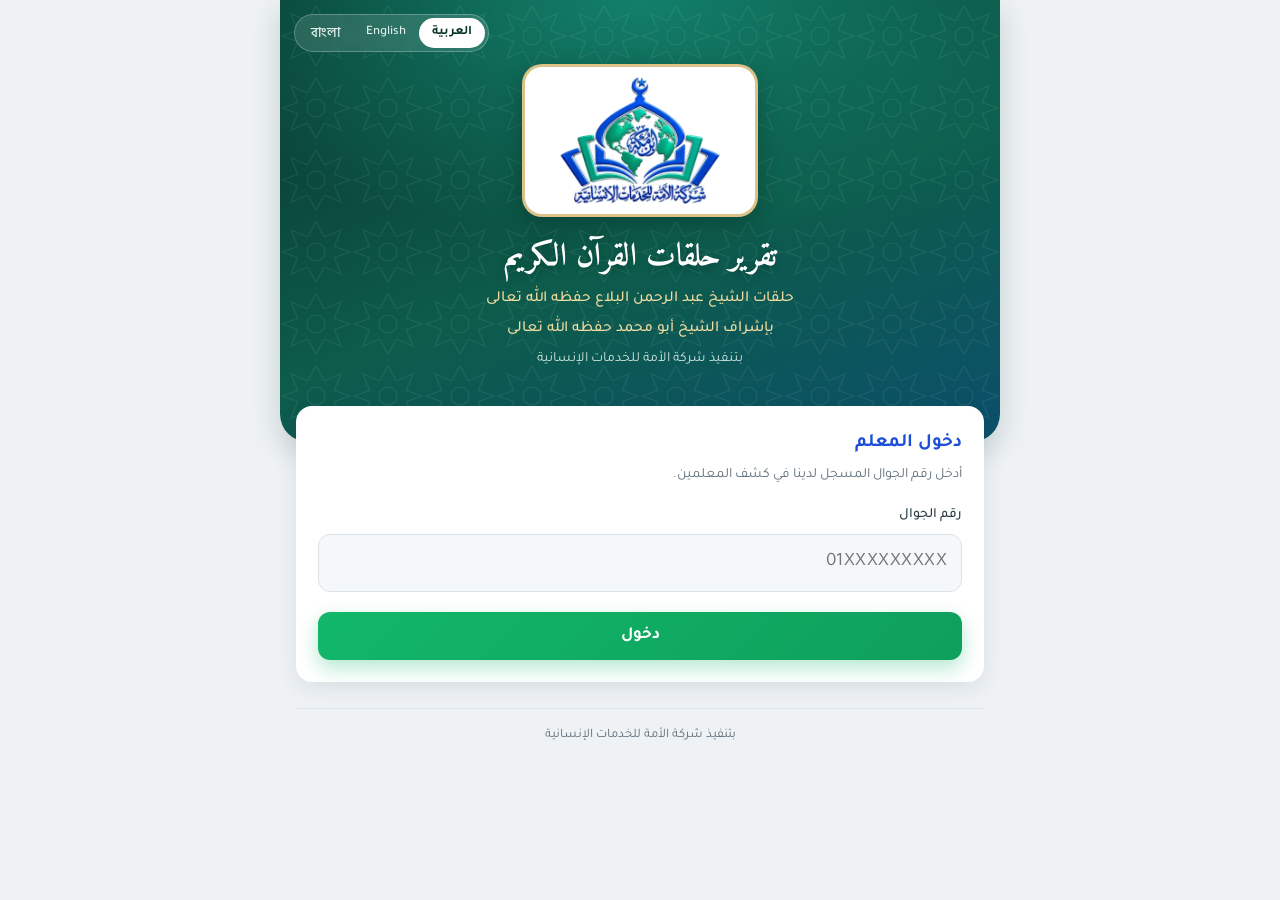
==== index.html @ 4562b219 "Redesign supporter portal (ring, month rail, cover cards, gallery viewer) and share center with What" ====
<!DOCTYPE html>
<html lang="ar" dir="rtl">
<head>
<meta charset="utf-8">
<meta name="viewport" content="width=device-width, initial-scale=1">
<meta name="robots" content="noindex,nofollow">
<meta name="theme-color" content="#0d5c4b">
<title>تقرير حلقات القرآن الكريم</title>
<link rel="icon" href="assets/logo.webp">
<link rel="manifest" href="manifest.webmanifest">
<link rel="apple-touch-icon" href="assets/icons/apple-touch-icon.png">
<meta name="mobile-web-app-capable" content="yes">
<meta name="apple-mobile-web-app-capable" content="yes">
<meta name="apple-mobile-web-app-status-bar-style" content="black-translucent">
<meta name="apple-mobile-web-app-title" content="حلقات القرآن">

<link rel="preconnect" href="https://fonts.googleapis.com">
<link rel="preconnect" href="https://fonts.gstatic.com" crossorigin>
<link href="https://fonts.googleapis.com/css2?family=Amiri:wght@700&family=Hind+Siliguri:wght@400;500;700&family=Tajawal:wght@400;500;700&display=swap" rel="stylesheet">
<link rel="stylesheet" href="css/style.css?v=8">
</head>
<body data-title="title">
<div class="wrap">
  <header id="brand" class="brand"></header>
  <main>
    <!-- Login -->
    <div id="setup" class="note info notice hidden" data-i18n="setupNeeded"></div>
    <section id="v-login" class="card">
      <h2 data-i18n="loginTitle"></h2>
      <p class="sub" data-i18n="loginSub"></p>
      <label class="f" for="phone" data-i18n="phoneLbl"></label>
      <input id="phone" type="tel" inputmode="tel" autocomplete="tel" placeholder="01XXXXXXXXX">
      <button id="btnLogin" class="btn" data-i18n="loginBtn"></button>
    </section>

    <!-- Choose teacher (shared number) -->
    <section id="v-pick" class="card hidden">
      <h2 data-i18n="pickTitle"></h2>
      <p class="sub" data-i18n="pickSub"></p>
      <div id="pickList"></div>
      <button class="btn ghost" onclick="logout()" data-i18n="back"></button>
    </section>

    
    <!-- Teacher app -->
    <section id="v-app" class="hidden">
      <div class="card me">
        <div><h2 id="tName"></h2><small id="tInfo"></small></div>
        <button class="linkbtn" onclick="logout()" data-i18n="logout"></button>
      </div>

      <div id="tKpi" class="stats s4">
        <div class="stat"><b id="kStu">–</b><span data-i18n="abStudents"></span></div>
        <div class="stat ok"><b id="kRep">–</b><span data-i18n="kpiReport"></span></div>
        <div class="stat"><b id="kDays">–</b><span data-i18n="kpiDays"></span></div>
        <div class="stat"><b id="kProg">–</b><span data-i18n="kpiProgs"></span></div>
      </div>
      <a class="abBtn" href="about.html" data-i18n="aboutLink"></a>
      <div class="tabs t4 t5">
        <button id="tabR" class="on" onclick="tab('r')" data-i18n="tabReport"></button>
        <button id="tabD" onclick="tab('d')" data-i18n="tabDaily"></button>
        <button id="tabS" onclick="tab('s')" data-i18n="tabStudents"></button>
        <button id="tabG" onclick="tab('g')" data-i18n="tabPrograms"></button>
        <button id="tabP" onclick="tab('p')" data-i18n="tabProfile"></button>
      </div>

      <div id="paneR">
        <div id="status" class="note"></div>
        <div id="formBox" class="card">
          <label class="f" for="rdate" style="margin-top:0" data-i18n="dateLbl"></label>
          <input id="rdate" type="date">
          <p id="rdateH" class="hd"></p>

          <div class="sec"><span data-i18n="photos"></span><small data-i18n="photosHint"></small></div>
          <div id="photoGrid" class="grid"></div>

          <div class="sec"><span data-i18n="videos"></span><small data-i18n="videosHint"></small></div>
          <div id="videoList"></div>

          <label class="f" for="notes" data-i18n="notesLbl"></label>
          <textarea id="notes" rows="3" maxlength="1000" data-ph="notesPh"></textarea>

          <button id="btnSend" class="btn" data-i18n="send"></button>
        </div>
      </div>

      <div id="paneD" class="hidden">
        <div class="card">
          <h2 data-i18n="dailyTitle"></h2>
          <p class="sub" data-i18n="dailySub"></p>
          <label class="f" for="dDate" data-i18n="dDate"></label>
          <input id="dDate" type="date">
          <p id="dDateH" class="hd"></p>
          <label class="f" for="dAtt" data-i18n="dAtt"></label>
          <input id="dAtt" type="tel" inputmode="numeric" maxlength="3">
          <label class="f" for="dNew" data-i18n="dNew"></label>
          <input id="dNew" type="text" maxlength="200" data-ph="dNewPh">
          <label class="f" for="dRev" data-i18n="dRev"></label>
          <input id="dRev" type="text" maxlength="200" data-ph="dRevPh">
          <label class="f" for="dNote" data-i18n="dNote"></label>
          <textarea id="dNote" rows="2" maxlength="500"></textarea>
          <button id="btnSaveDay" class="btn" data-i18n="dSave"></button>
        </div>
        <h2 style="margin:18px 4px 10px" data-i18n="dRecent"></h2>
        <div id="dList"></div>
      </div>

      <div id="paneS" class="hidden">
        <div class="card">
          <h2 data-i18n="stuTitle"></h2>
          <p class="sub" id="stuCount" style="margin:0 0 4px;font-weight:700;color:var(--pri)"></p>
          <p class="sub" style="margin:0" data-i18n="stuSub"></p>
          <button id="btnAddStu" class="btn" data-i18n="addStudent"></button>
        </div>
        <div id="stuForm" class="card hidden">
          <h2 id="stuFormTitle"></h2>
          <label class="f" for="sName" data-i18n="stuName"></label>
          <input id="sName" type="text">
          <div class="row2">
            <div><label class="f" for="sAge" data-i18n="stuAge"></label><input id="sAge" type="tel" inputmode="numeric" maxlength="2"></div>
            <div><label class="f" for="sJuz" data-i18n="stuJuz"></label><select id="sJuz"></select></div>
          </div>
          <label class="f" for="sPhone" data-i18n="stuPhone"></label>
          <input id="sPhone" type="tel" inputmode="tel">
          <button id="btnSaveStu" class="btn" data-i18n="saveStudent"></button>
          <button class="btn ghost" onclick="closeStuForm()" data-i18n="cancel"></button>
        </div>
        <div id="stuList"></div>
      </div>

      <div id="paneG" class="hidden">
        <div class="card">
          <h2 data-i18n="pgAdd"></h2>
          <div class="fbar">
            <div><label class="f" for="gType" data-i18n="pgType"></label><select id="gType"><option value="program" data-i18n="pgProgram"></option><option value="activity" data-i18n="pgActivity"></option></select></div>
            <div><label class="f" for="gStatus" data-i18n="pgStatus"></label><select id="gStatus"><option value="planned" data-i18n="pgPlanned"></option><option value="running" data-i18n="pgRunning"></option><option value="done" data-i18n="pgDone"></option></select></div>
            <div><label class="f" for="gDate" data-i18n="pgDate"></label><input id="gDate" type="date"></div>
          </div>
          <label class="f" for="gTitle" data-i18n="pgTitleLbl"></label><input id="gTitle" type="text">
          <label class="f" for="gDesc" data-i18n="pgDesc"></label><textarea id="gDesc" rows="3"></textarea>
          <label class="f" for="gPrize" data-i18n="pgPrize"></label><input id="gPrize" type="text">
          <label class="f" for="gWinners" data-i18n="pgWinners"></label><input id="gWinners" type="text">
          <button id="btnProg" class="btn" data-i18n="pgSave"></button>
          <button id="btnProgCancel" class="btn ghost hidden" data-i18n="cancel"></button>
        </div>
        <div id="gList"></div>
      </div>

      <div id="paneP" class="card hidden">
        <h2 data-i18n="profTitle"></h2>
        <p class="sub" data-i18n="profSub"></p>
        <label class="f" for="pName" data-i18n="nameLbl"></label>
        <input id="pName" type="text">
        <label class="f" for="pPhone" data-i18n="phoneLbl"></label>
        <input id="pPhone" type="tel" inputmode="tel">
        <label class="f" for="pMail" data-i18n="emailLbl"></label>
        <input id="pMail" type="email">
        <button id="btnSave" class="btn" data-i18n="saveBtn"></button>
        <a class="btn ghost" href="file.html" style="text-align:center;text-decoration:none" data-i18n="myFile"></a>
      </div>
    </section>
  
<div id="busy" class="overlay hidden">
  <div class="box">
    <b id="busyTitle"></b>
    <div class="bar"><i id="busyBar"></i></div>
    <div id="busyTxt" style="color:#5d6b64;font-size:14px"></div>
    <div style="font-size:13px;color:#a63d2f;margin-top:10px" data-i18n="doNotClose"></div>
  </div>
</div>

  </main>
  <footer class="ft" data-i18n="brandCo"></footer>
</div>
<div id="toast" class="hidden"></div>
<script src="js/config.js?v=2"></script>
<script src="js/i18n.js"></script>
<script src="js/i18n2.js?v=13"></script>
<script src="js/common.js"></script>
<script src="js/teacher.js?v=4"></script>
</body>
</html>
---- css/style.css ----
:root{
  --bg:#eef2f5; --card:#fff; --ink:#14232d; --muted:#5f707c; --line:#dbe3e9; --soft:#f5f8fa;
  --pri:#0d5c4b; --pri2:#0a4a3c; --pri-d:#08352c; --blue:#1d44b8; --gold:#c9a24a; --goldbg:#fbf4e1;
  --ok:#17804f; --okbg:#e4f4ec; --err:#b23a2c; --errbg:#fbe9e6;
  --sh1:0 1px 2px rgba(16,40,52,.06),0 4px 14px rgba(16,40,52,.06); --sh2:0 10px 30px rgba(8,53,44,.18);
}
*{box-sizing:border-box}
html{-webkit-text-size-adjust:100%;scroll-behavior:smooth}
body{margin:0;background:var(--bg);color:var(--ink);font:400 16px/1.7 'Tajawal',system-ui,sans-serif}
html[lang=bn] body,html[lang=bn] input,html[lang=bn] select,html[lang=bn] textarea,html[lang=bn] button{font-family:'Hind Siliguri','Tajawal',system-ui,sans-serif}
html[lang=en] body{line-height:1.55}
.hidden{display:none!important}
.wrap{max-width:720px;margin:0 auto;padding:0 16px 56px}
.brand{position:relative;margin:0 -16px;padding:64px 20px 70px;text-align:center;color:#fff;
  background:
   url("data:image/svg+xml,%3Csvg xmlns='http://www.w3.org/2000/svg' width='72' height='72' viewBox='0 0 72 72'%3E%3Cg fill='none' stroke='%23ffffff' stroke-opacity='.07' stroke-width='1.2'%3E%3Cpath d='M36 6l8.5 14.7L61 14l-6.7 16.5L70 36l-15.7 5.5L61 58l-16.5-6.7L36 66l-8.5-14.7L11 58l6.7-16.5L2 36l15.7-5.5L11 14l16.5 6.7z'/%3E%3Ccircle cx='36' cy='36' r='9'/%3E%3C/g%3E%3C/svg%3E"),
   radial-gradient(120% 90% at 50% 0%,#12806a 0%,transparent 60%),
   linear-gradient(160deg,var(--pri-d) 0%,var(--pri) 55%,#0b4f6b 100%);
  border-radius:0 0 28px 28px;box-shadow:var(--sh2)}
.brand::after{content:"";position:absolute;left:50%;bottom:0;width:120px;height:4px;transform:translateX(-50%);background:linear-gradient(90deg,transparent,var(--gold),transparent);border-radius:4px}
.brand .lg{display:inline-block;background:#fff;border-radius:20px;padding:10px 20px;line-height:0;box-shadow:0 8px 24px rgba(0,0,0,.22);border:3px solid rgba(201,162,74,.65)}
.brand .lg img{width:190px;max-width:52vw;height:auto}
.brand h1{font:700 32px/1.4 'Amiri',serif;margin:18px 0 6px;text-shadow:0 2px 10px rgba(0,0,0,.25)}
html:not([lang=ar]) .brand h1{font-family:'Hind Siliguri','Tajawal',sans-serif;font-size:26px;font-weight:700}
.brand p{margin:0;color:#cfe3dc;font-size:14px;white-space:pre-line}
.brand p.sh{color:#f1dca0;font-size:15.5px;font-weight:500;line-height:1.9;margin-bottom:4px}
.langs{position:absolute;top:14px;inset-inline-end:14px;display:flex;background:rgba(255,255,255,.12);border:1px solid rgba(255,255,255,.25);border-radius:30px;padding:3px;backdrop-filter:blur(4px)}
.langs button{font:500 13px 'Tajawal','Hind Siliguri',sans-serif;color:#e4f0ec;background:transparent;border:0;border-radius:30px;padding:4px 13px;cursor:pointer;transition:background .15s}
.langs button.on{background:#fff;color:var(--pri-d);font-weight:700}
main{margin-top:-36px;position:relative}
.card{background:var(--card);border:1px solid var(--line);border-radius:16px;padding:22px;margin-bottom:16px;box-shadow:var(--sh1)}
h2{font-size:19px;margin:0 0 4px;color:var(--pri-d)}
.sub{color:var(--muted);font-size:14px;margin:0 0 14px}
label.f{display:block;font-weight:500;font-size:14px;margin:16px 0 6px;color:#2b3d49}
input[type=text],input[type=tel],input[type=email],input[type=date],textarea,select{
  width:100%;font:inherit;padding:12px 14px;border:1.5px solid var(--line);border-radius:12px;background:var(--soft);color:var(--ink);transition:border-color .15s,background .15s,box-shadow .15s}
input:hover,select:hover,textarea:hover{border-color:#b7c5cf}
input:focus,textarea:focus,select:focus{outline:0;border-color:var(--pri);background:#fff;box-shadow:0 0 0 4px rgba(13,92,75,.14)}
button:focus-visible,.slot:focus-within,.vrow:focus-within,summary:focus-visible{outline:3px solid #7fc1b0;outline-offset:2px}
input[type=tel],input[type=email]{direction:ltr;text-align:left}
html[dir=rtl] input[type=tel],html[dir=rtl] input[type=email]{text-align:right}
input[type=tel]{font-size:19px;letter-spacing:.5px}
.btn{display:block;width:100%;font:700 17px 'Tajawal',sans-serif;border:0;border-radius:12px;padding:14px;background:linear-gradient(180deg,var(--pri) 0%,var(--pri2) 100%);color:#fff;cursor:pointer;margin-top:20px;box-shadow:0 6px 16px rgba(13,92,75,.3);transition:transform .1s,box-shadow .15s,filter .15s}
html[lang=bn] .btn{font-family:'Hind Siliguri',sans-serif}
.btn:hover{filter:brightness(1.08);box-shadow:0 8px 20px rgba(13,92,75,.36)}
.btn:active{transform:translateY(1px)}
.btn:disabled{opacity:.6;cursor:wait}
.btn.ghost{background:#fff;color:var(--pri);border:1.5px solid var(--pri);box-shadow:none;margin-top:12px}
.btn.ghost:hover{background:var(--soft);filter:none}
.pick{display:block;width:100%;text-align:start;background:var(--soft);border:1.5px solid var(--line);border-radius:12px;padding:13px 16px;margin-top:10px;font:inherit;cursor:pointer;transition:border-color .15s,background .15s}
.pick:hover{border-color:var(--pri);background:#fff}
.pick b{display:block}.pick span{color:var(--muted);font-size:14px}
.me{display:flex;justify-content:space-between;gap:12px;align-items:center;border-inline-start:5px solid var(--gold)}
.me h2{font:700 22px/1.4 'Amiri','Hind Siliguri',serif;color:var(--pri-d)}
.me small{color:var(--muted);display:block;font-size:13.5px;line-height:1.5}
.linkbtn{background:var(--soft);border:1px solid var(--line);border-radius:30px;color:var(--pri-d);font:500 13.5px 'Tajawal','Hind Siliguri';cursor:pointer;padding:6px 16px;white-space:nowrap}
.linkbtn:hover{background:#fff;border-color:var(--pri)}
.tabs{display:flex;gap:4px;background:#e1e8ed;border-radius:14px;padding:4px;margin:0 0 16px}
.tabs button{flex:1;font:500 15px 'Tajawal','Hind Siliguri',sans-serif;padding:10px 6px;border:0;background:transparent;border-radius:11px;cursor:pointer;color:var(--muted);transition:all .15s}
.tabs button:hover{color:var(--pri-d)}
.tabs button.on{background:#fff;color:var(--pri-d);font-weight:700;box-shadow:0 1px 4px rgba(16,40,52,.15)}
.tabs.t3 button{font-size:14px}
.note{border-radius:12px;padding:13px 16px;font-size:15px;margin-bottom:16px}
.note.info{background:var(--goldbg);border:1px solid #ecd9a0;color:#5b4710}
.note.good{background:var(--okbg);border:1px solid #a9d9c0;color:#0f5a37}
.hd{color:var(--pri);font-size:13.5px;margin:6px 0 0;font-weight:500}
.grid{display:grid;grid-template-columns:repeat(3,1fr);gap:12px}
.sec{font-weight:700;margin:26px 0 6px;font-size:16px;color:var(--pri-d);display:flex;align-items:baseline;flex-wrap:wrap;gap:6px;padding-bottom:8px;border-bottom:1px solid var(--line)}
.sec small{font-weight:400;color:var(--muted);font-size:13px}
.slot{position:relative;display:flex;flex-direction:column;align-items:center;justify-content:center;text-align:center;gap:3px;aspect-ratio:1;border:2px dashed #aebfca;border-radius:14px;background:var(--soft) center/cover no-repeat;cursor:pointer;overflow:hidden;padding:6px;font-size:13px;transition:border-color .15s,background-color .15s,transform .1s}
.slot:hover{border-color:var(--pri);background-color:#fff}
.slot:active{transform:scale(.98)}
.slot .plus{width:42px;height:42px;border-radius:50%;background:#dff0ea;color:var(--pri);display:flex;align-items:center;justify-content:center}
.slot .plus svg{width:22px;height:22px}
.slot b{font-weight:500;color:#2b3d49}
.slot small{color:var(--err);font-size:11.5px}
.slot.has{border:2px solid var(--ok)}
.slot.has .plus,.slot.has b,.slot.has small{display:none}
.slot .tick{display:none;position:absolute;bottom:7px;inset-inline-end:7px;background:var(--ok);color:#fff;border-radius:50%;width:24px;height:24px;line-height:24px;font-size:13px;box-shadow:0 2px 6px rgba(0,0,0,.3)}
.slot.has .tick{display:block}
.vrow{display:flex;align-items:center;gap:14px;border:2px dashed #aebfca;border-radius:14px;padding:14px;margin-top:12px;background:var(--soft);cursor:pointer;position:relative;transition:border-color .15s}
.vrow:hover{border-color:var(--pri);background:#fff}
.vrow.has{border:2px solid var(--ok);background:#eef8f2}
.vrow .ic{width:46px;height:46px;border-radius:12px;background:#dff0ea;display:flex;align-items:center;justify-content:center;font-size:22px;flex:0 0 auto}
.vrow .t{flex:1;min-width:0}
.vrow .t b{display:block;font-size:15px}
.vrow .t span{display:block;color:var(--muted);font-size:13px;overflow:hidden;text-overflow:ellipsis;white-space:nowrap;unicode-bidi:plaintext;text-align:start}
.x{position:absolute;inset-inline-start:8px;top:8px;background:#fff;border:1px solid var(--line);border-radius:50%;width:28px;height:28px;cursor:pointer;font-size:0;display:none;z-index:2;box-shadow:0 1px 4px rgba(0,0,0,.2)}
.x::before{content:"✕";font-size:13px;color:var(--err)}
.has .x{display:block}
.vrow.has .x{top:50%;margin-top:-14px}
.overlay{position:fixed;inset:0;background:rgba(8,40,34,.82);backdrop-filter:blur(3px);display:flex;align-items:center;justify-content:center;padding:24px;z-index:50}
.overlay .box{background:#fff;border-radius:20px;padding:28px 24px;width:100%;max-width:380px;text-align:center;box-shadow:var(--sh2)}
.bar{height:12px;background:#e1e8ed;border-radius:8px;overflow:hidden;margin:18px 0 10px}
.bar i{display:block;height:100%;width:0;background:linear-gradient(90deg,var(--pri),var(--gold));border-radius:8px;transition:width .25s}
#toast{position:fixed;bottom:22px;right:50%;transform:translateX(50%);background:var(--ink);color:#fff;padding:12px 20px;border-radius:14px;font-size:15px;z-index:60;max-width:90%;text-align:center;box-shadow:var(--sh2)}
#toast.err{background:var(--err)}
.stats{display:grid;grid-template-columns:repeat(3,1fr);gap:12px;margin-bottom:14px}
.stat{background:#fff;border:1px solid var(--line);border-radius:16px;padding:16px 8px 14px;text-align:center;box-shadow:var(--sh1);position:relative;overflow:hidden}
.stat::before{content:"";position:absolute;top:0;left:0;right:0;height:4px;background:var(--blue)}
.stat.ok::before{background:var(--ok)}.stat.no::before{background:var(--err)}
.stat b{display:block;font:700 34px/1.2 'Amiri','Hind Siliguri',serif;color:var(--blue)}
.stat span{font-size:13px;color:var(--muted)}
.stat.ok b{color:var(--ok)}.stat.no b{color:var(--err)}
.meter{height:10px;background:#dde5ea;border-radius:8px;overflow:hidden;margin:0 0 16px}
.meter i{display:block;height:100%;background:linear-gradient(90deg,var(--ok),#3fbf86);border-radius:8px}
.row2{display:flex;gap:12px;flex-wrap:wrap}.row2>*{flex:1 1 140px;min-width:0}
.item{background:#fff;border:1px solid var(--line);border-radius:14px;margin-bottom:10px;overflow:hidden;box-shadow:var(--sh1);transition:border-color .15s}
.item[open]{border-color:#9cc7bb}
.item>summary{list-style:none;cursor:pointer;padding:14px 16px;display:flex;justify-content:space-between;gap:10px;align-items:center}
.item>summary::-webkit-details-marker{display:none}
.item>summary b{display:block;color:var(--pri-d)}
.item>summary small{color:var(--muted);display:block;font-size:13px;line-height:1.5}
.badge{font-size:12.5px;border-radius:30px;padding:3px 12px;white-space:nowrap;font-weight:500}
.badge.ok{background:var(--okbg);color:var(--ok)}.badge.no{background:var(--errbg);color:var(--err)}
.item .body{padding:0 16px 16px;border-top:1px solid var(--line);background:linear-gradient(#f8fbfc,#fff)}
.thumbs{display:grid;grid-template-columns:repeat(3,1fr);gap:8px;margin-top:12px}
.thumbs img,.vt{width:100%;aspect-ratio:1;object-fit:cover;border-radius:10px;background:#dfe7ec;cursor:pointer;display:block}
.vt{display:flex;align-items:center;justify-content:center;font-size:30px;background:linear-gradient(160deg,var(--pri),var(--blue));color:#fff;border:0}
.vwrap{margin-top:10px}.vwrap iframe{width:100%;aspect-ratio:16/9;border:0;border-radius:10px;background:#000}
.contact{display:flex;gap:8px;margin-top:10px;flex-wrap:wrap}
.contact a,.contact button{flex:1 1 110px;text-align:center;padding:9px 10px;border-radius:10px;border:1.5px solid var(--pri);color:var(--pri);background:#fff;text-decoration:none;font:500 14px 'Tajawal','Hind Siliguri',sans-serif;cursor:pointer}
.contact a:hover,.contact button:hover{background:var(--pri);color:#fff}
.contact button:disabled{opacity:.6;cursor:wait}
.lb{position:fixed;inset:0;background:rgba(0,0,0,.93);z-index:70;display:flex;align-items:center;justify-content:center;padding:12px}
.lb img{max-width:100%;max-height:92vh;border-radius:8px}
.lb a{position:absolute;top:16px;inset-inline-start:16px;color:#fff;font-size:15px;text-decoration:underline}
.empty{text-align:center;color:var(--muted);padding:34px 10px;background:#fff;border:1px dashed var(--line);border-radius:14px}
.stu{background:#fff;border:1px solid var(--line);border-radius:14px;padding:13px 16px;margin-bottom:10px;display:flex;justify-content:space-between;gap:10px;align-items:center;box-shadow:var(--sh1)}
.stu b{display:block;color:var(--pri-d)}.stu small{color:var(--muted);font-size:13px;display:block;line-height:1.5}
.stu .act{display:flex;gap:6px;flex:0 0 auto}
.stu .act button{font:inherit;font-size:13px;padding:6px 12px;border-radius:9px;border:1.5px solid var(--line);background:var(--soft);cursor:pointer}
.stu .act button:hover{border-color:var(--pri)}
.stu .act .dl{color:var(--err);border-color:#efc2bb;background:#fff}
.slist{margin-top:10px;border-top:1px dashed var(--line);padding-top:8px;font-size:14px;flex-basis:100%}
.slist div{padding:5px 0;border-bottom:1px solid #edf1f4}
footer.ft{text-align:center;color:var(--muted);font-size:13px;margin-top:26px;padding-top:16px;border-top:1px solid var(--line)}
@media (max-width:420px){.brand h1{font-size:27px}.brand{padding-top:60px}.card{padding:18px}}
@media (prefers-reduced-motion:reduce){*{transition:none!important;scroll-behavior:auto!important}}

/* ---------- الصفحات الفرعية ---------- */
.wrap.wide{max-width:1100px}
.brand.compact{padding:56px 18px 64px}
.brand.compact .lg{padding:6px 14px;border-radius:14px}
.brand.compact .lg img{width:120px}
.brand.compact h1{font-size:24px;margin:12px 0 0}
html:not([lang=ar]) .brand.compact h1{font-size:21px}
.brand.compact p{display:none}
.topnav{display:flex;gap:6px;align-items:center;background:#fff;border:1px solid var(--line);border-radius:16px;padding:6px;margin-bottom:16px;box-shadow:var(--sh1);overflow-x:auto}
.topnav a{flex:1 0 auto;text-align:center;padding:10px 16px;border-radius:11px;color:var(--muted);text-decoration:none;font-weight:500;font-size:15px;white-space:nowrap}
.topnav a:hover{color:var(--pri-d);background:var(--soft)}
.topnav a.on{background:var(--pri);color:#fff;font-weight:700}
.topnav .out{flex:0 0 auto;margin-inline-start:auto;background:var(--soft);border:1px solid var(--line);border-radius:30px;color:var(--pri-d);font:500 13.5px 'Tajawal','Hind Siliguri';padding:6px 16px;cursor:pointer;white-space:nowrap}
.topnav .out:hover{border-color:var(--pri);background:#fff}
.ptitle{margin:0 0 4px;font:700 24px/1.4 'Amiri','Hind Siliguri',serif;color:var(--pri-d)}
.stats.s4{grid-template-columns:repeat(4,1fr)}
@media (max-width:560px){.stats.s4{grid-template-columns:repeat(2,1fr)}}
.stat.blue b{color:var(--blue)}
.fbar{display:flex;gap:10px;flex-wrap:wrap;align-items:flex-end}
.fbar>div{flex:1 1 150px;min-width:0}
.fbar label.f{margin-top:0}

/* التوثيق */
.dsec{background:#fff;border:1px solid var(--line);border-radius:16px;padding:18px;margin-bottom:18px;box-shadow:var(--sh1);scroll-margin-top:14px}
.dsec header{display:flex;justify-content:space-between;gap:10px;flex-wrap:wrap;margin-bottom:6px}
.dsec h3{margin:0;font-size:19px;color:var(--pri-d)}
.meta{color:var(--muted);font-size:13.5px;line-height:1.6}
.mlabel{font-weight:700;font-size:14.5px;color:var(--pri-d);margin:16px 0 8px}
.mgrid{display:grid;grid-template-columns:repeat(auto-fill,minmax(150px,1fr));gap:10px}
.mgrid img{width:100%;aspect-ratio:4/3;object-fit:cover;border-radius:12px;background:#dfe7ec;cursor:zoom-in;display:block;transition:transform .15s}
.mgrid img:hover{transform:scale(1.02)}
.vgrid{display:grid;grid-template-columns:repeat(auto-fill,minmax(300px,1fr));gap:12px}
.vbox{position:relative;aspect-ratio:16/9;border-radius:12px;overflow:hidden;background:#0d1b17}
.vbox iframe{position:absolute;inset:0;width:100%;height:100%;border:0}
.vbox .ph{position:absolute;inset:0;display:flex;align-items:center;justify-content:center;color:#6f9a8d;font-size:34px}
.lb .nv{position:absolute;top:50%;margin-top:-26px;width:52px;height:52px;border-radius:50%;border:0;background:rgba(255,255,255,.16);color:#fff;font-size:22px;cursor:pointer}
.lb .nv:hover{background:rgba(255,255,255,.3)}
.lb .pv{inset-inline-start:14px}.lb .nx{inset-inline-end:14px}
html[dir=rtl] .lb .nv{transform:scaleX(-1)}
.lb .cnt{position:absolute;bottom:16px;left:0;right:0;text-align:center;color:#dfe9e5;font-size:14px}

/* المعلمون والإنجاز اليومي */
.pills{display:flex;flex-wrap:wrap;gap:6px;margin-top:12px}
.pill{display:inline-block;font-size:12.5px;background:#eaf1f5;color:#2b4a5c;border-radius:30px;padding:2px 11px;white-space:nowrap}
.tl{margin-top:12px;display:flex;flex-direction:column;gap:8px}
.te{border:1px solid var(--line);border-radius:12px;padding:10px 14px;background:#fff;border-inline-start:4px solid var(--gold)}
.te .top{display:flex;justify-content:space-between;gap:8px;flex-wrap:wrap;align-items:center}
.te b{color:var(--pri-d);font-size:14.5px}
.te .tx{font-size:14px;color:#2b3d49;margin-top:4px}
.te .tx div{padding:1px 0}
.notice{margin-bottom:16px}

/* ===== الميزات الجديدة ===== */
.pgrid{display:grid;grid-template-columns:repeat(auto-fill,minmax(280px,1fr));gap:14px;margin-bottom:16px}
.pcard{background:#fff;border:1px solid var(--line);border-radius:16px;padding:18px;box-shadow:var(--sh1);border-top:4px solid var(--gold)}
.pcard.done{border-top-color:var(--ok)}.pcard.running{border-top-color:var(--blue)}
.pcard .ph2{display:flex;gap:8px;margin-bottom:8px;flex-wrap:wrap}
.pcard h3{font:700 19px/1.5 'Amiri','Hind Siliguri',serif;color:var(--pri-d);margin:0 0 4px}
.pcard p{margin:8px 0;line-height:1.7;font-size:15px;white-space:pre-line}
.pcard .prize{background:var(--goldbg);border:1px solid #ecd9a0;color:#5b4710;border-radius:10px;padding:8px 12px;font-weight:700;margin:8px 0;font-size:14.5px}
.badge.st{background:var(--soft);color:var(--pri-d)}.badge.no2{background:var(--goldbg);color:#7a5c10}
.acts{display:flex;gap:14px;flex-wrap:wrap;margin-top:10px}
.linkbtn.danger{color:var(--err)}
.urow h3{margin:0 0 2px;font-size:17px}
.ab-hero{text-align:center;background:linear-gradient(135deg,var(--pri-d),var(--pri));color:#fff;border:0;padding:34px 20px}
.card.ab-hero h2{color:#fff;font:700 28px/1.5 'Amiri','Hind Siliguri',serif;margin:0 0 8px}.ab-hero p{margin:0;opacity:.92}
.ab-h{font:700 22px 'Amiri','Hind Siliguri',serif;color:var(--pri-d);margin:26px 4px 12px}
.ab-stats{grid-template-columns:repeat(3,1fr)}
.ab-sec h3{font:700 21px 'Amiri','Hind Siliguri',serif;color:var(--pri-d);margin:0 0 10px}
.ab-sec p{line-height:2;margin:0;white-space:pre-line}
.ab-sec ul{margin:0;padding-inline-start:22px;line-height:2}
.ab-sec li::marker{color:var(--gold)}
textarea{width:100%;font:inherit;padding:12px 14px;border:1.5px solid var(--line);border-radius:12px;background:#fff;resize:vertical}
@media(max-width:640px){.ab-stats{grid-template-columns:repeat(2,1fr)}.stats.s4{grid-template-columns:repeat(2,1fr)}}
.ab-link{display:block;text-align:center;margin-top:18px;color:var(--pri);font-weight:700}

.cgrid{align-items:start;display:grid;grid-template-columns:repeat(2,1fr);gap:16px}
.cgrid .wide{grid-column:1/-1}
.cc{margin-bottom:0}.cc h3{font:700 18px 'Amiri','Hind Siliguri',serif;color:var(--pri-d);margin:0 0 10px}
.cc svg{display:block;max-width:100%;height:auto}
.badge.by.adm{background:#fbf1d6;color:#7a5c10}.badge.by.tch{background:#e4ebfb;color:#1d44b8}
@media(max-width:760px){.cgrid{grid-template-columns:1fr}}

/* ===== الواجهة الداخلية: ألوان زاهية وأرقام بارزة ===== */
:root{--v-green:#12b76a;--v-green2:#0e9f5c;--v-blue:#2563eb;--v-blue2:#1d4ed8;--v-orange:#f59e0b;--v-orange2:#ea7a0b;--v-purple:#7c3aed;--v-purple2:#6d28d9;--v-red:#ef4444;--v-red2:#dc2626;--v-teal:#0ea5a4;--v-teal2:#0b8a8a}
/* بطاقات الأرقام */
.stat{border:0;color:#fff;padding:18px 8px 16px;background:linear-gradient(135deg,var(--v-blue),var(--v-blue2));box-shadow:0 8px 20px rgba(37,99,235,.28);transition:transform .15s}
.stat:hover{transform:translateY(-2px)}
.stat::before{display:none}
.stat::after{content:"";position:absolute;inset-inline-end:-18px;top:-18px;width:70px;height:70px;border-radius:50%;background:rgba(255,255,255,.14)}
.stat b,.stat.ok b,.stat.no b,.stat.blue b{color:#fff;font:800 40px/1.15 'Tajawal','Hind Siliguri',sans-serif;text-shadow:0 2px 8px rgba(0,0,0,.18);letter-spacing:.5px}
.stat span{color:rgba(255,255,255,.95);font-weight:700;font-size:13.5px}
.stat.ok{background:linear-gradient(135deg,var(--v-green),var(--v-green2));box-shadow:0 8px 20px rgba(18,183,106,.3)}
.stat.no{background:linear-gradient(135deg,var(--v-red),var(--v-red2));box-shadow:0 8px 20px rgba(239,68,68,.3)}
.stat.blue{background:linear-gradient(135deg,var(--v-blue),var(--v-blue2))}
.stat.gold{background:linear-gradient(135deg,var(--v-orange),var(--v-orange2));box-shadow:0 8px 20px rgba(245,158,11,.3)}
.stats .stat:nth-child(4n+3):not(.ok):not(.no):not(.blue){background:linear-gradient(135deg,var(--v-orange),var(--v-orange2));box-shadow:0 8px 20px rgba(245,158,11,.3)}
.stats .stat:nth-child(4n):not(.ok):not(.no):not(.blue){background:linear-gradient(135deg,var(--v-purple),var(--v-purple2));box-shadow:0 8px 20px rgba(124,58,237,.3)}
.stats .stat:nth-child(4n+2):not(.ok):not(.no):not(.blue){background:linear-gradient(135deg,var(--v-teal),var(--v-teal2));box-shadow:0 8px 20px rgba(14,165,164,.3)}
.meter{height:14px;background:#d8e4ee;border-radius:10px}
.meter i{background:linear-gradient(90deg,var(--v-green),#4ade80)}
/* رأس الصفحة */
.me{background:linear-gradient(135deg,#0f766e,#2563eb);color:#fff;border:0;border-radius:18px;box-shadow:0 10px 26px rgba(37,99,235,.25)}
.me h2{color:#fff;font-family:'Tajawal','Hind Siliguri',sans-serif;font-weight:800;font-size:22px}
.me small{color:rgba(255,255,255,.9)}
.me .linkbtn{color:#fff;background:rgba(255,255,255,.18);border-radius:30px;padding:6px 16px}
.me .linkbtn:hover{background:rgba(255,255,255,.3)}
/* القائمة والتبويبات */
.topnav{background:#fff;border:0;box-shadow:0 6px 20px rgba(16,40,52,.12);padding:8px}
.topnav a{font-weight:700;color:#3b4b57;border-radius:12px}
.topnav a:hover{background:#eef6ff;color:var(--v-blue)}
.topnav a.on{background:linear-gradient(135deg,var(--v-green),var(--v-teal));color:#fff;box-shadow:0 4px 12px rgba(14,165,164,.35)}
.topnav a::before{margin-inline-end:6px}
.topnav a[href^="admin"]::before{content:"📊"}.topnav a[href^="docs"]::before{content:"🖼️"}.topnav a[href^="insights"]::before{content:"📈"}
.topnav a[href^="teachers"]::before{content:"👥"}.topnav a[href^="programs"]::before{content:"🏆"}.topnav a[href^="manage"]::before{content:"⚙️"}.topnav a[href^="about"]::before{content:"📖"}
.topnav .out{background:#fff1f1;color:var(--v-red2);border-color:#ffd0d0;font-weight:700}
.tabs{background:#fff;box-shadow:0 6px 18px rgba(16,40,52,.1);padding:6px;gap:6px}
.tabs button{font-weight:700;color:#3b4b57;padding:12px 6px;border-radius:12px}
.tabs button:hover{background:#eef6ff;color:var(--v-blue)}
.tabs button.on{background:linear-gradient(135deg,var(--v-blue),var(--v-purple));color:#fff;box-shadow:0 5px 14px rgba(79,70,229,.35)}
#tabR::before{content:"📝 "}#tabD::before{content:"📅 "}#tabS::before{content:"🎓 "}#tabG::before{content:"🏆 "}#tabP::before{content:"👤 "}
.t5 button{font-size:13px;padding:11px 2px}
/* بطاقات وعناصر */
.card{border:0;box-shadow:0 6px 22px rgba(16,40,52,.09)}
.card h2{color:var(--v-blue2)}
.btn{background:linear-gradient(135deg,var(--v-green),var(--v-green2));box-shadow:0 8px 20px rgba(18,183,106,.32)}
.btn.ghost{background:#fff;color:var(--v-blue2);border-color:var(--v-blue);box-shadow:none}
.btn.ghost:hover{background:#eef4ff}
.badge{font-weight:700}
.badge.ok{background:var(--v-green);color:#fff}.badge.no{background:var(--v-red);color:#fff}
.badge.st{background:#eef2ff;color:var(--v-purple2)}.badge.no2{background:#fff4dc;color:#b45309}
.badge.by.adm{background:var(--v-orange);color:#fff}.badge.by.tch{background:var(--v-blue);color:#fff}
.item{border:0;box-shadow:0 4px 16px rgba(16,40,52,.09);border-inline-start:5px solid var(--v-blue)}
.item[open]{box-shadow:0 8px 24px rgba(37,99,235,.18)}
.item>summary b{color:#0b2a4a;font-size:16.5px}
.pill{background:#e8f1ff;color:var(--v-blue2);font-weight:700}
.pcard{border:0;box-shadow:0 6px 20px rgba(16,40,52,.1);border-top:5px solid var(--v-orange)}
.pcard.running{border-top-color:var(--v-blue)}.pcard.done{border-top-color:var(--v-green)}
.pcard .prize{background:linear-gradient(135deg,#fff7e0,#ffeab5);border-color:#f5cf6b;color:#7a4a00}
.dsec{border:0;box-shadow:0 6px 20px rgba(16,40,52,.09);border-top:5px solid var(--v-teal)}
.dsec h3{color:#0b2a4a}
.cc h3{color:var(--v-blue2);font-family:'Tajawal','Hind Siliguri',sans-serif;font-weight:800}
.contact a,.contact button{border-color:var(--v-blue);color:var(--v-blue2);font-weight:700}
.contact a:hover,.contact button:hover{background:var(--v-blue);color:#fff}
.ab-hero{background:linear-gradient(135deg,#0f766e,#2563eb 60%,#7c3aed)!important}
.ab-sec{border-top:5px solid var(--v-purple)}.ab-sec:nth-of-type(3n+1){border-top-color:var(--v-green)}.ab-sec:nth-of-type(3n+2){border-top-color:var(--v-orange)}
.ab-sec h3{color:#0b2a4a;font-family:'Tajawal','Hind Siliguri',sans-serif;font-weight:800}
.ab-h{color:#0b2a4a;font-family:'Tajawal','Hind Siliguri',sans-serif;font-weight:800}
.abBtn{display:block;text-align:center;text-decoration:none;color:#fff;font-weight:800;padding:13px;border-radius:14px;margin:0 0 14px;background:linear-gradient(135deg,var(--v-purple),var(--v-blue));box-shadow:0 8px 20px rgba(124,58,237,.3)}
.abBtn::before{content:"📖 "}
#tKpi{margin-bottom:14px}
.card.me h2{color:#fff}

#installBar{position:fixed;inset-inline:12px;bottom:12px;z-index:50;display:flex;align-items:center;gap:10px;background:linear-gradient(135deg,#0f766e,#2563eb);color:#fff;border-radius:18px;padding:12px 14px;box-shadow:0 12px 32px rgba(0,0,0,.35);max-width:560px;margin:0 auto}
#installBar .ic{font-size:28px}#installBar div{flex:1;min-width:0}#installBar b{display:block}#installBar small{opacity:.92;line-height:1.4;display:block;font-size:12.5px}
#installBar .go{background:#fff;color:#0f766e;border:0;border-radius:12px;padding:9px 18px;font:800 15px 'Tajawal','Hind Siliguri',sans-serif;cursor:pointer}
#installBar .x{background:transparent;color:#fff;border:0;font-size:18px;cursor:pointer;opacity:.8}

/* قائمة من رفع ومن لم يرفع */
.rgrid{display:grid;grid-template-columns:1fr 1fr;gap:14px}
@media(max-width:700px){.rgrid{grid-template-columns:1fr}}
.rcol{border-radius:14px;padding:12px 14px}
.rcol h4{margin:0 0 10px;font-size:15px}
.rcol.ok{background:#e8f8ef;border:1px solid #86d9a8}.rcol.ok h4{color:#0b7a4f}
.rcol.no{background:#fdecec;border:1px solid #f1a3a3}.rcol.no h4{color:#b42318}
.chips{display:flex;flex-wrap:wrap;gap:6px}
.chip{display:inline-block;padding:5px 11px;border-radius:999px;font-size:13px;font-weight:600;text-decoration:none;color:#fff}
.rcol.ok .chip{background:linear-gradient(135deg,#13b86a,#0b8f52)}
.rcol.no .chip{background:linear-gradient(135deg,#ef4444,#c62828)}

/* مركز المشاركة: رابط الداعم */
.sc-hero{position:relative;border-radius:22px;padding:22px 20px;margin-bottom:14px;color:#fff;background:radial-gradient(120% 120% at 100% 0%,#15907a,transparent 55%),linear-gradient(150deg,#08352c,#0d5c4b 60%,#0b4f6b);box-shadow:var(--sh2)}
.sc-ic{width:46px;height:46px;border-radius:14px;background:rgba(255,255,255,.16);display:flex;align-items:center;justify-content:center;font-size:22px;margin-bottom:8px}
.sc-hero h3{margin:0 0 4px;font:700 22px 'Amiri','Hind Siliguri',serif}.sc-hero p{margin:0 0 14px;color:#d4e7e0;font-size:14.5px}
.sc-row{background:rgba(255,255,255,.12);border:1px solid rgba(255,255,255,.22);border-radius:16px;padding:12px 14px;margin-bottom:10px}
.sc-row>b{display:block;margin-bottom:6px}
.sc-url{background:rgba(0,0,0,.25);border-radius:10px;padding:8px 12px;font:500 12.5px/1.4 ui-monospace,monospace;word-break:break-all;color:#cfeee0;margin-bottom:10px}
.sc-act{display:flex;flex-wrap:wrap;gap:8px}
.sc-b{font:700 14px 'Tajawal','Hind Siliguri',sans-serif;border:1.5px solid rgba(255,255,255,.4);background:transparent;color:#fff;border-radius:12px;padding:9px 14px;cursor:pointer}
.sc-b.main{background:#fff;color:#08352c;border-color:#fff}.sc-b.wa{background:#25d366;border-color:#25d366;color:#052e16}
.sc-add summary,.sc-drive summary{cursor:pointer;font-weight:700}
.sc-add summary{color:#e9f6f1}.sc-add input{background:#fff}
.sc-drive>summary{font-size:16px}.sc-drive[open]>summary{margin-bottom:14px}
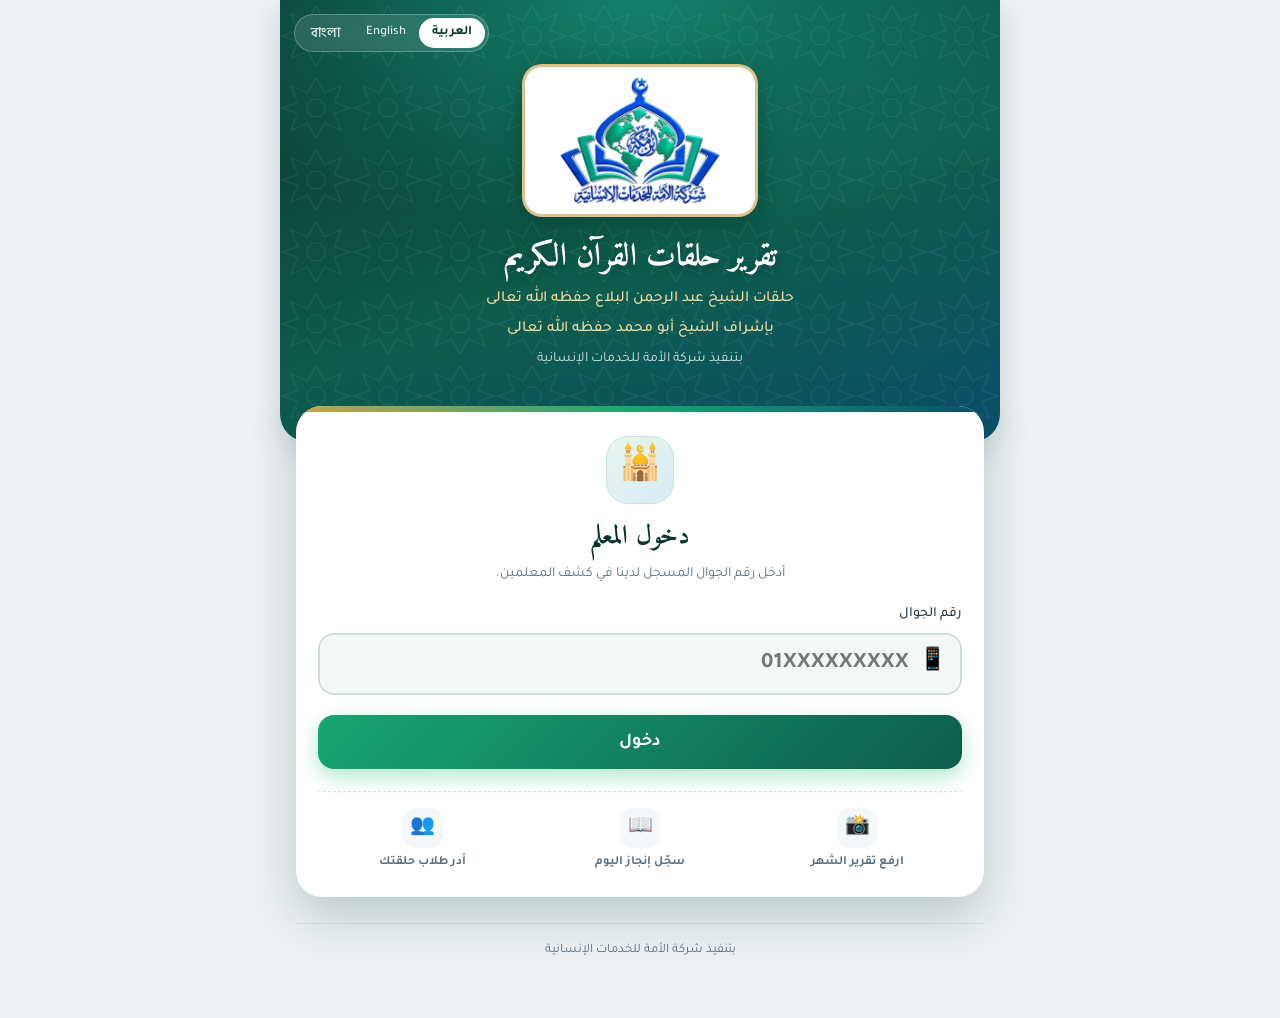
==== commit 7d22c3eb: "Teacher cards grid, new login gate design, cache bump Co-Authored-By: Claude Sonnet 5.5 <noreply@ant" ====
--- a/index.html
+++ b/index.html
@@ -17,7 +17,7 @@
 <link rel="preconnect" href="https://fonts.googleapis.com">
 <link rel="preconnect" href="https://fonts.gstatic.com" crossorigin>
 <link href="https://fonts.googleapis.com/css2?family=Amiri:wght@700&family=Hind+Siliguri:wght@400;500;700&family=Tajawal:wght@400;500;700&display=swap" rel="stylesheet">
-<link rel="stylesheet" href="css/style.css?v=8">
+<link rel="stylesheet" href="css/style.css?v=11">
 </head>
 <body data-title="title">
 <div class="wrap">
@@ -25,12 +25,18 @@
   <main>
     <!-- Login -->
     <div id="setup" class="note info notice hidden" data-i18n="setupNeeded"></div>
-    <section id="v-login" class="card">
+    <section id="v-login" class="card gate">
+      <div class="gate-ic">🕌</div>
       <h2 data-i18n="loginTitle"></h2>
       <p class="sub" data-i18n="loginSub"></p>
       <label class="f" for="phone" data-i18n="phoneLbl"></label>
-      <input id="phone" type="tel" inputmode="tel" autocomplete="tel" placeholder="01XXXXXXXXX">
+      <div class="gate-field"><span>📱</span><input id="phone" type="tel" inputmode="tel" autocomplete="tel" placeholder="01XXXXXXXXX" dir="ltr"></div>
       <button id="btnLogin" class="btn" data-i18n="loginBtn"></button>
+      <ul class="gate-feat">
+        <li><b>📸</b><span data-i18n="gtF1"></span></li>
+        <li><b>📖</b><span data-i18n="gtF2"></span></li>
+        <li><b>👥</b><span data-i18n="gtF3"></span></li>
+      </ul>
     </section>
 
     <!-- Choose teacher (shared number) -->
@@ -175,7 +181,7 @@
 <div id="toast" class="hidden"></div>
 <script src="js/config.js?v=2"></script>
 <script src="js/i18n.js"></script>
-<script src="js/i18n2.js?v=13"></script>
+<script src="js/i18n2.js?v=14"></script>
 <script src="js/common.js"></script>
 <script src="js/teacher.js?v=4"></script>
 </body>
--- a/css/style.css
+++ b/css/style.css
@@ -321,3 +321,45 @@
 .sc-add summary,.sc-drive summary{cursor:pointer;font-weight:700}
 .sc-add summary{color:#e9f6f1}.sc-add input{background:#fff}
 .sc-drive>summary{font-size:16px}.sc-drive[open]>summary{margin-bottom:14px}
+
+/* شريط التنقل: سطر واحد بلا تمرير ولا تداخل — أيقونة فوق النص */
+.topnav{overflow:visible;gap:4px;padding:6px;align-items:stretch}
+.topnav a{flex:1 1 0;min-width:0;display:flex;flex-direction:column;align-items:center;justify-content:center;gap:2px;padding:8px 3px;font-size:13px;line-height:1.3;white-space:normal;word-break:normal;overflow-wrap:break-word;hyphens:none}
+.topnav a::before{margin:0;font-size:20px;line-height:1.1}
+.topnav a[href^="links"]::before{content:"🔗"}
+.topnav .out{flex:0 0 auto;margin:0;align-self:center;padding:8px 12px;font-size:12.5px}
+@media(max-width:520px){.topnav{gap:2px;padding:4px}.topnav a{font-size:10.5px;padding:6px 1px}.topnav a::before{font-size:17px}.topnav .out{padding:6px 7px;font-size:11px}}
+@media(max-width:430px){.topnav a{font-size:9.5px}.topnav a::before{font-size:16px}}
+
+/* بطاقات المعلمين: دائرة التسلسل ملوّنة بالحالة، شبكة عمودين */
+#aList,#pList{display:grid;grid-template-columns:repeat(2,minmax(0,1fr));gap:14px;align-items:start}
+@media(max-width:760px){#aList,#pList{grid-template-columns:1fr}}
+.item{margin:0;border:0;border-radius:20px;border-inline-start:0;box-shadow:0 1px 2px rgba(16,40,52,.06),0 8px 22px rgba(16,40,52,.08);position:relative;overflow:hidden;transition:transform .15s,box-shadow .15s}
+.item:hover{transform:translateY(-2px);box-shadow:0 12px 30px rgba(8,53,44,.16)}
+.item::before{content:"";position:absolute;inset-inline-start:0;top:0;bottom:0;width:6px;background:#c9d3da}
+.item:has(>summary .badge.ok)::before{background:linear-gradient(180deg,#22c55e,#0d9f6e)}
+.item:has(>summary .badge.no)::before{background:linear-gradient(180deg,#f87171,#dc2626)}
+.item>summary{padding:16px 18px 16px 16px;gap:14px;justify-content:flex-start}
+.item>summary::before{content:attr(data-n);flex:none;width:46px;height:46px;border-radius:50%;display:flex;align-items:center;justify-content:center;font:700 18px 'Amiri','Hind Siliguri',serif;color:#fff;background:#94a3b8;box-shadow:0 4px 10px rgba(0,0,0,.15)}
+.item:has(>summary .badge.ok)>summary::before{background:linear-gradient(135deg,#22c55e,#0b8f52)}
+.item:has(>summary .badge.no)>summary::before{background:linear-gradient(135deg,#f87171,#c62828)}
+.item>summary>div{flex:1;min-width:0}
+.item>summary b{font-size:16px;line-height:1.45}
+.item>summary small{font-size:12.5px}
+.item>summary .badge{flex:none;align-self:flex-start;font-size:12px;padding:3px 10px}
+.item .body{border-top:1px dashed var(--line)}
+
+/* بوابة الدخول */
+.gate{text-align:center;padding:30px 22px 24px;border:0;border-radius:26px;box-shadow:0 20px 50px rgba(8,53,44,.22);position:relative;overflow:hidden}
+.gate::before{content:"";position:absolute;inset:0 0 auto 0;height:6px;background:linear-gradient(90deg,#c9a24a,#17a673,#0b4f6b)}
+.gate-ic{width:68px;height:68px;margin:0 auto 10px;border-radius:22px;background:linear-gradient(135deg,#e6f6ef,#d9ecf7);display:flex;align-items:center;justify-content:center;font-size:34px;box-shadow:inset 0 0 0 1px #cfe5dc}
+.gate h2{font:700 26px 'Amiri','Hind Siliguri',serif;margin:0 0 4px;color:var(--pri-d)}
+.gate .f{text-align:start}
+.gate-field{display:flex;align-items:center;gap:10px;background:#f3f8f6;border:2px solid #cfe0d8;border-radius:16px;padding:4px 14px;transition:.15s}
+.gate-field:focus-within{border-color:var(--pri);background:#fff;box-shadow:0 0 0 4px rgba(13,92,75,.12)}
+.gate-field span{font-size:22px}
+.gate-field input{border:0!important;background:transparent!important;box-shadow:none!important;font:700 22px 'Tajawal',sans-serif;letter-spacing:1px;flex:1;min-width:0;padding:12px 0!important;margin:0!important;text-align:start}
+.gate .btn{font-size:18px;border-radius:16px;padding:16px;background:linear-gradient(135deg,#17a673,#0d5c4b)}
+.gate-feat{list-style:none;margin:22px 0 0;padding:16px 0 0;border-top:1px dashed var(--line);display:grid;grid-template-columns:repeat(3,1fr);gap:8px}
+.gate-feat li{display:flex;flex-direction:column;align-items:center;gap:4px;font-size:12.5px;color:var(--muted);font-weight:600}
+.gate-feat b{width:40px;height:40px;border-radius:13px;background:var(--soft);display:flex;align-items:center;justify-content:center;font-size:20px}
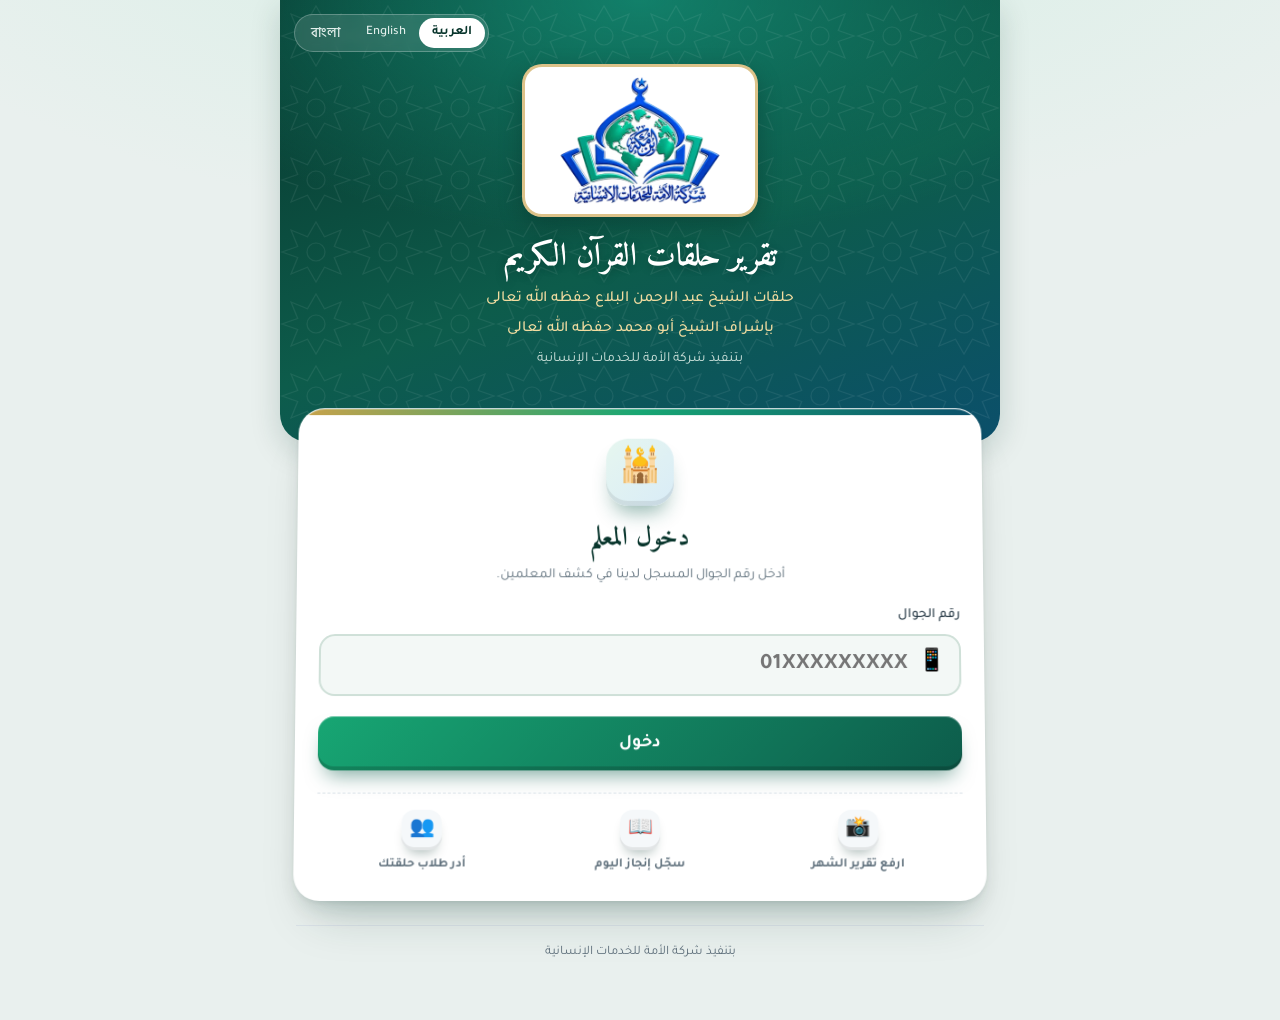
==== commit 3f8e6899: "3D visual layer, cache bump Co-Authored-By: Claude Sonnet 5.5 <noreply@anthropic.com> Claude-Session" ====
--- a/index.html
+++ b/index.html
@@ -17,7 +17,7 @@
 <link rel="preconnect" href="https://fonts.googleapis.com">
 <link rel="preconnect" href="https://fonts.gstatic.com" crossorigin>
 <link href="https://fonts.googleapis.com/css2?family=Amiri:wght@700&family=Hind+Siliguri:wght@400;500;700&family=Tajawal:wght@400;500;700&display=swap" rel="stylesheet">
-<link rel="stylesheet" href="css/style.css?v=11">
+<link rel="stylesheet" href="css/style.css?v=12">
 </head>
 <body data-title="title">
 <div class="wrap">
--- a/css/style.css
+++ b/css/style.css
@@ -363,3 +363,20 @@
 .gate-feat{list-style:none;margin:22px 0 0;padding:16px 0 0;border-top:1px dashed var(--line);display:grid;grid-template-columns:repeat(3,1fr);gap:8px}
 .gate-feat li{display:flex;flex-direction:column;align-items:center;gap:4px;font-size:12.5px;color:var(--muted);font-weight:600}
 .gate-feat b{width:40px;height:40px;border-radius:13px;background:var(--soft);display:flex;align-items:center;justify-content:center;font-size:20px}
+
+/* ===== طبقة ثلاثية الأبعاد ===== */
+body{background:radial-gradient(1200px 500px at 50% -120px,#d6efe5 0,transparent 70%),#e9f0ee}
+.card,.gate{transform-style:preserve-3d;box-shadow:0 1px 0 #fff inset,0 2px 4px rgba(8,53,44,.06),0 12px 24px -8px rgba(8,53,44,.18),0 30px 50px -20px rgba(8,53,44,.22)!important;border:1px solid rgba(255,255,255,.7)!important}
+.stats{perspective:900px}
+.stat{transform:rotateX(6deg) translateZ(0);transform-origin:50% 100%;border-radius:20px!important;box-shadow:0 1px 0 rgba(255,255,255,.45) inset,0 -6px 0 rgba(0,0,0,.14) inset,0 18px 26px -10px rgba(8,53,44,.45)!important;transition:transform .25s,box-shadow .25s}
+.stat:hover{transform:rotateX(0) translateY(-6px)}
+.stat b{text-shadow:0 3px 0 rgba(0,0,0,.18);font-size:38px}
+.btn{box-shadow:0 1px 0 rgba(255,255,255,.4) inset,0 -4px 0 rgba(0,0,0,.18) inset,0 12px 20px -8px rgba(13,92,75,.55)!important;transition:transform .12s,box-shadow .12s}
+.btn:active{transform:translateY(3px);box-shadow:0 1px 0 rgba(255,255,255,.4) inset,0 -1px 0 rgba(0,0,0,.18) inset,0 4px 8px -4px rgba(13,92,75,.5)!important}
+.topnav{box-shadow:0 1px 0 #fff inset,0 -3px 0 rgba(8,53,44,.08) inset,0 16px 28px -12px rgba(8,53,44,.35)!important;border-radius:22px!important}
+.topnav a.on,.topnav a.active,.topnav .on{box-shadow:0 -3px 0 rgba(0,0,0,.18) inset,0 10px 16px -6px rgba(13,92,75,.6)!important}
+.item{transition:transform .25s,box-shadow .25s;box-shadow:0 1px 0 #fff inset,0 -4px 0 rgba(8,53,44,.06) inset,0 14px 24px -12px rgba(8,53,44,.35)!important}
+.item:hover{transform:translateY(-4px) rotateX(2deg)}
+.gate{transform:perspective(1000px) rotateX(2deg)}
+.gate-ic{box-shadow:0 -5px 0 rgba(0,0,0,.08) inset,0 14px 20px -8px rgba(13,92,75,.45)!important;transform:translateZ(30px)}
+.gate-feat b{box-shadow:0 -3px 0 rgba(0,0,0,.08) inset,0 8px 12px -6px rgba(8,53,44,.35)}
